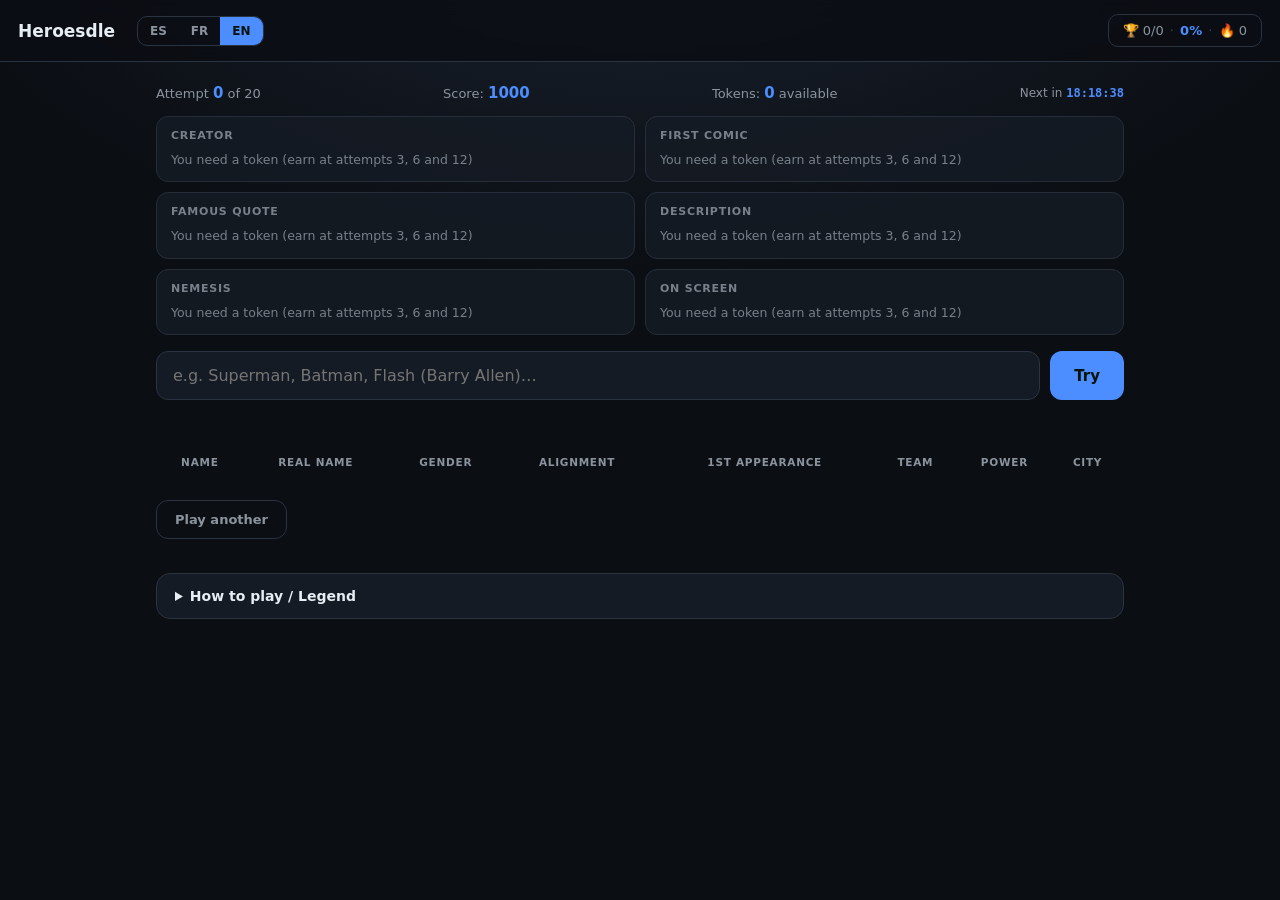
==== index.html @ e99feb45 "Superhero guessing game: split from Dinodle, translated, fixed - Game page is the home page; working" ====
<!DOCTYPE html>
<html lang="en">
<head>
<meta charset="utf-8">
<meta name="viewport" content="width=device-width, initial-scale=1">
<title>Heroesdle</title>
<link rel="stylesheet" href="styles.css">
</head>
<body class="theme-dc">
  <nav class="topbar">
    <h1 id="page-title">Heroesdle</h1>
    <div id="lang-toggle-widget"></div>
    <div id="stats-widget"></div>
  </nav>
  <main>
    <div id="game"></div>
    <details class="help">
      <summary id="help-title">Cómo se juega</summary>
      <ul id="help-list"></ul>
      <p id="help-hints"></p>
    </details>
  </main>
  <script src="engine-dc.js"></script>
  <script src="dc.js"></script>
</body>
</html>
---- styles.css ----
*{box-sizing:border-box}
:root{
  --bg:#0b0e13;--panel:#151b24;--line:#2a3340;--text:#e6edf3;--muted:#8b949e;
  --correct:#2ea043;--close:#d29922;--wrong:#2b3340;--accent:#3fb950;
}
body.theme-dc{ --accent:#4c8dff; }
body{margin:0;font-family:system-ui,-apple-system,"Segoe UI",Roboto,sans-serif;background:radial-gradient(1200px 600px at 50% -10%, #1a2330, #0b0e13 60%);color:var(--text);min-height:100vh}

/* ANTI-DRAG */
img{-webkit-user-drag:none;user-select:none;-webkit-touch-callout:none}
.silhouette-img,.modal-img{pointer-events:none}

.home-wrap{max-width:900px;margin:0 auto;padding:60px 20px;text-align:center}
.home-title{font-size:clamp(28px,6vw,46px);margin:0 0 10px}
.grad{background:linear-gradient(90deg,#3fb950,#4c8dff);-webkit-background-clip:text;background-clip:text;color:transparent}
.home-sub{color:var(--muted);margin:0 0 40px}
.cards{display:grid;grid-template-columns:1fr 1fr;gap:20px}
@media(max-width:640px){.cards{grid-template-columns:1fr}}
.card{display:block;text-decoration:none;color:var(--text);background:var(--panel);border:1px solid var(--line);border-radius:18px;padding:28px 22px;transition:.2s;text-align:left}
.card:hover{transform:translateY(-4px);border-color:var(--accent)}
.card-emoji{font-size:46px;display:block;margin-bottom:10px}
.card h2{margin:0 0 8px;font-size:22px}
.card p{margin:0;color:var(--muted);font-size:14px;line-height:1.5}
.card-cta{display:inline-block;margin-top:16px;color:var(--accent);font-weight:700;font-size:14px}
.home-foot{margin-top:40px;color:#5a6472;font-size:12px}

.topbar{display:flex;align-items:center;gap:14px;padding:14px 18px;border-bottom:1px solid var(--line);background:rgba(11,14,19,.85);backdrop-filter:blur(8px);position:sticky;top:0;z-index:10;flex-wrap:wrap}
.topbar a{color:var(--muted);text-decoration:none;font-size:14px}
.topbar a:hover{color:var(--text)}
.topbar h1{font-size:17px;margin:0;font-weight:700}
#stats-widget{margin-left:auto}
.stats-btn{background:transparent;border:1px solid var(--line);color:var(--text);padding:8px 14px;border-radius:10px;font-family:inherit;font-size:13px;cursor:pointer;transition:.15s}
.stats-btn:hover{border-color:var(--accent)}
.stats-line{font-variant-numeric:tabular-nums;font-size:13px;color:var(--muted)}
.stats-line b{color:var(--accent)}
.stats-sep{opacity:.4;margin:0 2px}

main{max-width:1000px;margin:0 auto;padding:22px 16px 60px}
.game-head{display:flex;justify-content:space-between;align-items:center;margin-bottom:14px;gap:12px;flex-wrap:wrap}
.counter{font-size:13px;color:var(--muted)}
.counter b{color:var(--accent);font-size:15px}
.next-puzzle{font-size:12px;color:var(--muted);font-variant-numeric:tabular-nums}
.next-puzzle b{color:var(--accent);font-family:ui-monospace,monospace}

.hints{display:grid;grid-template-columns:1fr 1fr;gap:10px;margin-bottom:16px}
@media(max-width:640px){.hints{grid-template-columns:1fr}}
.hint{background:var(--panel);border:1px solid var(--line);border-radius:12px;padding:12px 14px;transition:.3s}
.hint.locked{opacity:.55}
.hint.unlocked{border-color:var(--accent);box-shadow:0 0 0 1px rgba(63,185,80,.25)}
.hint-label{font-size:11px;text-transform:uppercase;letter-spacing:.07em;color:var(--muted);font-weight:700;margin-bottom:8px}
.hint-body{font-size:14px;line-height:1.55}

.silhouette-wrap{display:flex;align-items:center;justify-content:center;width:100%;height:170px;margin-top:6px;background:linear-gradient(135deg, rgba(63,185,80,.05), rgba(63,185,80,.12));border-radius:10px;overflow:hidden}
.silhouette{font-size:78px;line-height:1;filter:drop-shadow(0 0 14px rgba(63,185,80,.4))}
.silhouette-img{max-width:100%;max-height:100%;object-fit:contain}
.silhouette-img.is-photo{filter:grayscale(1) brightness(0.25) contrast(1.7) drop-shadow(0 0 8px rgba(63,185,80,.4))}
.silhouette-img.is-real{filter:invert(1) drop-shadow(0 0 10px rgba(63,185,80,.6));opacity:.95}

.guess-form{display:flex;gap:10px;margin-bottom:10px}
.autocomplete-wrap{flex:1;position:relative}
.autocomplete-wrap input{width:100%;padding:14px 16px;border-radius:12px;border:1px solid var(--line);background:var(--panel);color:var(--text);font-size:16px;outline:none;font-family:inherit}
.autocomplete-wrap input:focus{border-color:var(--accent);box-shadow:0 0 0 3px rgba(63,185,80,.15)}
.autocomplete-wrap input:disabled{opacity:.5}
.autocomplete-list{display:none;position:absolute;top:100%;left:0;right:0;margin:6px 0 0;padding:6px;list-style:none;background:var(--panel);border:1px solid var(--line);border-radius:12px;max-height:260px;overflow-y:auto;z-index:20;box-shadow:0 12px 32px rgba(0,0,0,.5)}
.autocomplete-list.show{display:block}
.autocomplete-list li{padding:10px 12px;border-radius:8px;cursor:pointer;font-size:14px;white-space:nowrap;overflow:hidden;text-overflow:ellipsis}
.autocomplete-list li:hover{background:rgba(63,185,80,.15);color:var(--text)}
.guess-form button{padding:14px 24px;border-radius:12px;border:0;cursor:pointer;background:var(--accent);color:#04140a;font-weight:800;font-size:15px;font-family:inherit}
.guess-form button:disabled{opacity:.4;cursor:not-allowed}
.shake{animation:shake .35s}
@keyframes shake{0%,100%{transform:translateX(0)}25%{transform:translateX(-7px)}50%{transform:translateX(7px)}75%{transform:translateX(-4px)}}
.msg{min-height:22px;font-size:13.5px;margin:0 0 14px;color:var(--muted)}
.msg.bad{color:#ff7b72}
.msg.good{color:var(--correct)}
.table-wrap{overflow-x:auto;padding-bottom:6px;-webkit-overflow-scrolling:touch}
.board{border-collapse:separate;border-spacing:6px;width:100%}
.board th{font-size:10.5px;text-transform:uppercase;letter-spacing:.07em;color:var(--muted);font-weight:700;padding:4px 2px;white-space:nowrap}
.cell{background:var(--wrong);border-radius:10px;padding:11px 8px;text-align:center;font-size:13px;font-weight:600;min-width:86px;line-height:1.25;animation:pop .25s ease}
@keyframes pop{from{transform:scale(.8);opacity:0}to{transform:scale(1);opacity:1}}
.cell.correct{background:var(--correct);color:#fff}
.cell.close{background:var(--close);color:#1a1300}
.cell.wrong{background:var(--wrong);color:#9aa5b1}
.cell.name-cell{background:#1e2632;color:var(--text);text-align:left;min-width:140px;font-weight:700}
.arrow{display:block;font-size:10px;opacity:.9;margin-top:2px}
.banner{display:none;margin-top:18px;padding:16px 18px;border-radius:14px;font-size:15px;line-height:1.5}
.banner.show{display:block;animation:pop .3s ease}
.banner.win{background:rgba(46,160,67,.15);border:1px solid var(--correct)}
.banner.lose{background:rgba(255,123,114,.1);border:1px solid #ff7b72}
.practice{margin-top:16px;padding:11px 18px;border-radius:12px;cursor:pointer;font-family:inherit;background:transparent;border:1px solid var(--line);color:var(--muted);font-size:13px;font-weight:600}
.practice:hover{border-color:var(--accent);color:var(--text)}
.help{margin-top:34px;background:var(--panel);border:1px solid var(--line);border-radius:14px;padding:14px 18px}
.help summary{cursor:pointer;font-weight:700;font-size:14px}
.help ul{padding-left:18px;line-height:1.9;font-size:14px;color:var(--muted)}
.help p{font-size:14px;color:var(--muted);line-height:1.6}
.sw{display:inline-block;width:12px;height:12px;border-radius:3px;vertical-align:middle;margin-right:7px}
.sw.correct{background:var(--correct)}
.sw.close{background:var(--close)}
.sw.wrong{background:var(--wrong);border:1px solid var(--line)}

/* MODAL */
.modal-overlay{display:none;position:fixed;inset:0;background:rgba(0,0,0,.8);backdrop-filter:blur(6px);z-index:100;align-items:center;justify-content:center;padding:20px;overflow-y:auto}
.modal-overlay.show{display:flex;animation:fadeIn .25s ease}
@keyframes fadeIn{from{opacity:0}to{opacity:1}}
.modal{background:var(--panel);border:1px solid var(--line);border-radius:18px;padding:24px 26px;max-width:520px;width:100%;text-align:center;position:relative;box-shadow:0 24px 64px rgba(0,0,0,.6);animation:pop .3s ease;margin:auto}
.modal-close{position:absolute;top:10px;right:14px;background:transparent;border:0;color:var(--muted);font-size:28px;cursor:pointer;line-height:1;padding:6px;font-family:inherit}
.modal-close:hover{color:var(--text)}
.modal-img-wrap{width:100%;height:260px;display:flex;align-items:center;justify-content:center;background:#0e1219;border-radius:12px;margin-bottom:16px;overflow:hidden;position:relative}
.modal-img{max-width:100%;max-height:100%;object-fit:contain;opacity:0;transition:opacity .4s ease}
.modal-img-spinner{color:var(--muted);font-size:13px;animation:pulse 1.4s ease-in-out infinite}
@keyframes pulse{0%,100%{opacity:.4}50%{opacity:1}}
.modal-emoji{font-size:96px;line-height:1}
.modal-title{margin:0 0 10px;font-size:22px}
.modal-desc{margin:0 0 16px;font-size:14px;color:var(--muted);line-height:1.6}
.modal-link{display:inline-block;padding:10px 20px;border-radius:10px;background:var(--accent);color:#04140a;text-decoration:none;font-weight:800;font-size:14px}
.modal-link:hover{filter:brightness(1.15)}

/* STATS MODAL */
.stats-modal{max-width:600px;text-align:left}
.stats-title{margin:0 0 18px;font-size:20px;text-align:center}
.stats-grid{display:grid;grid-template-columns:1fr 1fr 1fr;gap:12px;margin-bottom:18px}
@media(max-width:640px){.stats-grid{grid-template-columns:1fr}}
.stats-card{background:#0e1219;border:1px solid var(--line);border-radius:12px;padding:14px}
.stats-card-head{font-size:15px;font-weight:700;margin-bottom:10px;padding-bottom:10px;border-bottom:1px solid var(--line)}
.stats-card-total{background:rgba(63,185,80,.08);border-color:rgba(63,185,80,.35)}
.stats-card-row{display:flex;justify-content:space-between;padding:5px 0;font-size:13px}
.stats-card-row span{color:var(--muted)}
.stats-card-row b{color:var(--text);font-variant-numeric:tabular-nums}
.stats-reset{width:100%;padding:11px;border-radius:10px;background:transparent;border:1px solid #ff7b72;color:#ff7b72;cursor:pointer;font-family:inherit;font-size:13px;font-weight:700}
.stats-reset:hover{background:rgba(255,123,114,.1)}

/* ============ V7 DC additions ============ */
#lang-toggle-widget{display:inline-flex;gap:0;border:1px solid var(--line);border-radius:10px;overflow:hidden;margin-left:8px}
#lang-toggle-widget button{background:transparent;border:0;padding:7px 12px;color:var(--muted);cursor:pointer;font-family:inherit;font-size:12px;font-weight:700;transition:.15s}
#lang-toggle-widget button.active{background:var(--accent);color:#04140a}
#lang-toggle-widget button:hover:not(.active){color:var(--text)}
.score-display,.tokens-display{font-size:13px;color:var(--muted);font-variant-numeric:tabular-nums}
.score-display b,.tokens-display b{color:var(--accent);font-size:15px}
.hint.available{opacity:.85}
.hint.available .hint-body{color:var(--muted);font-size:12.5px}
.hint.bought{border-color:var(--accent);box-shadow:0 0 0 1px rgba(63,185,80,.25)}
.hint-buy{background:var(--accent);color:#04140a;border:0;padding:8px 14px;border-radius:8px;font-weight:800;font-size:12px;cursor:pointer;font-family:inherit;margin-top:4px}
.hint-buy:hover{filter:brightness(1.15)}
.history-title{font-size:16px;margin:18px 0 10px;padding-top:14px;border-top:1px solid var(--line)}
.history-list{max-height:280px;overflow-y:auto;display:flex;flex-direction:column;gap:6px}
.history-empty{color:var(--muted);font-size:13px;padding:10px;text-align:center}
.history-item{background:#0e1219;border:1px solid var(--line);border-radius:10px;padding:10px 12px;font-size:13px}
.history-item.history-win{border-left:3px solid var(--correct)}
.history-item.history-lose{border-left:3px solid #ff7b72}
.history-main{display:flex;justify-content:space-between;margin-bottom:4px}
.history-main b{color:var(--text)}
.history-date{color:var(--muted);font-size:11px;font-variant-numeric:tabular-nums}
.history-meta{color:var(--muted);font-size:11.5px}
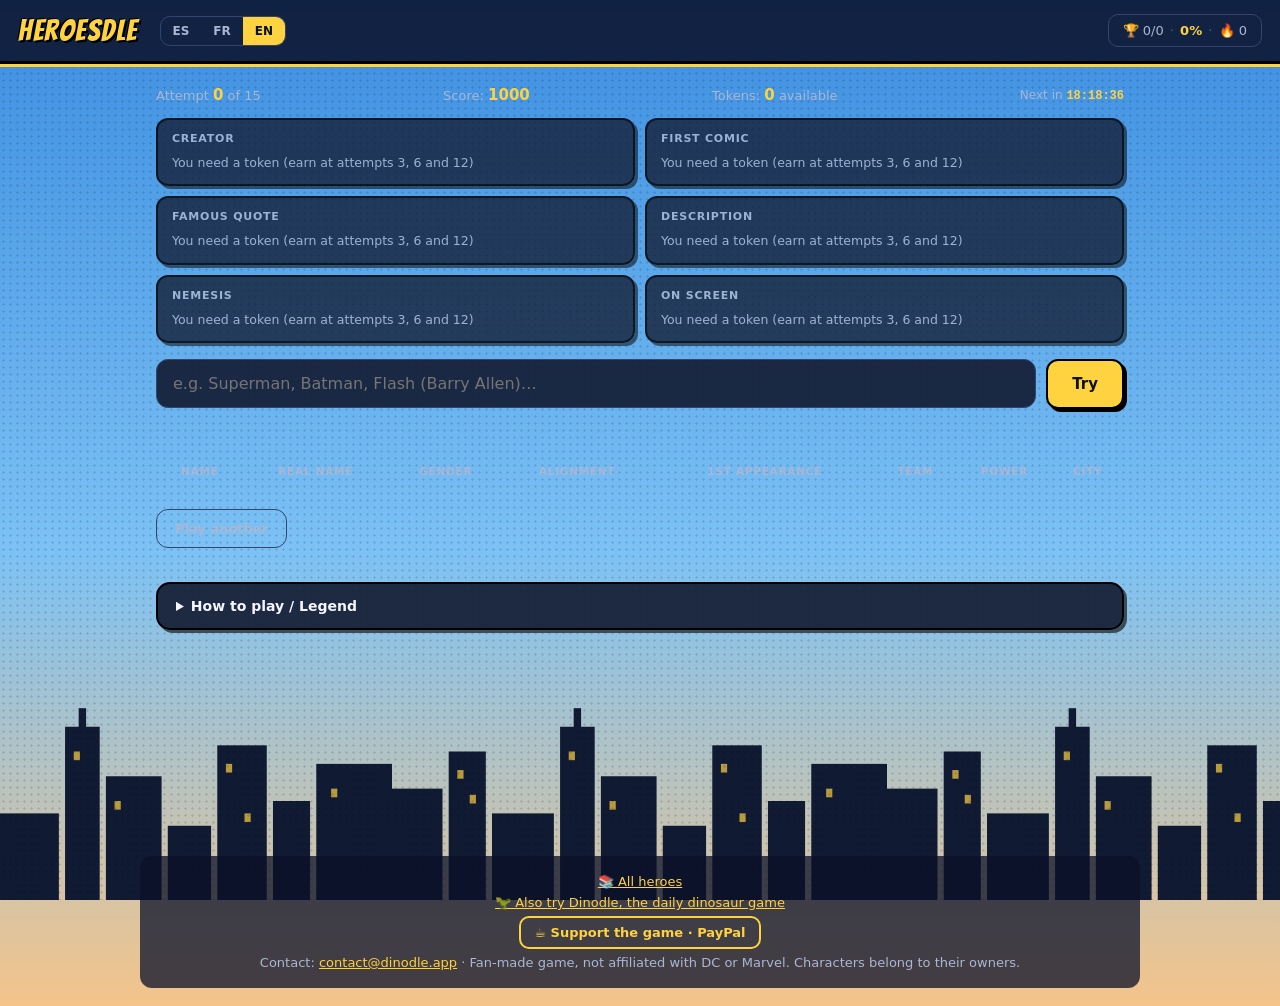
==== commit 21630f96: "Comic theme, sharing, PayPal, hero catalogue, fairer rules - Comic-book theme: city turns from day t" ====
--- a/index.html
+++ b/index.html
@@ -4,6 +4,10 @@
 <meta charset="utf-8">
 <meta name="viewport" content="width=device-width, initial-scale=1">
 <title>Heroesdle</title>
+<meta name="description" content="Heroesdle: guess the superhero of the day. DC, Marvel and more, 15 tries, comic-book clues. Free, in English, French and Spanish.">
+<meta property="og:title" content="Heroesdle · Guess the daily superhero">
+<meta property="og:description" content="A new secret superhero every day. How many guesses do you need?">
+<link rel="icon" href="data:image/svg+xml,%3Csvg xmlns='http://www.w3.org/2000/svg' viewBox='0 0 100 100'%3E%3Ctext y='.9em' font-size='90'%3E🦸%3C/text%3E%3C/svg%3E">
 <link rel="stylesheet" href="styles.css">
 </head>
 <body class="theme-dc">
@@ -15,12 +19,14 @@
   <main>
     <div id="game"></div>
     <details class="help">
-      <summary id="help-title">Cómo se juega</summary>
+      <summary id="help-title">How to play</summary>
       <ul id="help-list"></ul>
       <p id="help-hints"></p>
     </details>
   </main>
+  <footer class="site-foot" id="site-foot"></footer>
   <script src="engine-dc.js"></script>
   <script src="dc.js"></script>
+  <script src="hero-theme.js"></script>
 </body>
-</html>+</html>
--- a/styles.css
+++ b/styles.css
@@ -149,4 +149,67 @@
 .history-main{display:flex;justify-content:space-between;margin-bottom:4px}
 .history-main b{color:var(--text)}
 .history-date{color:var(--muted);font-size:11px;font-variant-numeric:tabular-nums}
-.history-meta{color:var(--muted);font-size:11.5px}+.history-meta{color:var(--muted);font-size:11.5px}
+/* ===================== Comic theme (hero-theme.js) ===================== */
+body.theme-dc{
+  --doom:0;--accent:#ffd23f;--panel:rgba(18,26,48,.9);--line:#33456e;--text:#f4f7ff;--muted:#aab6d3;
+  --correct:#2fb34a;--close:#f2a516;--wrong:#2a3350;
+  background:linear-gradient(180deg,#3b8de0 0%,#7cc2f5 55%,#f4c48a 100%);
+}
+.topbar,main,.site-foot{position:relative;z-index:1}
+.hero-scene{position:fixed;inset:0;z-index:0;pointer-events:none;overflow:hidden}
+.hs-night{position:absolute;inset:0;opacity:var(--doom);transition:opacity 1.4s ease;
+  background:radial-gradient(800px 380px at 50% 105%, rgba(200,40,60,.45), transparent 65%),
+             radial-gradient(2px 2px at 20% 20%, #fff, transparent),radial-gradient(2px 2px at 70% 12%, #fff, transparent),
+             radial-gradient(1.5px 1.5px at 45% 30%, #fff, transparent),radial-gradient(1.5px 1.5px at 85% 35%, #fff, transparent),
+             linear-gradient(180deg,#0a0f2a 0%,#1b1440 60%,#3a1530 100%)}
+.hs-beam{position:absolute;bottom:18vh;width:120px;height:90vh;transform-origin:bottom center;opacity:calc(var(--doom) * .55);
+  background:linear-gradient(0deg,rgba(255,240,180,.55),rgba(255,240,180,0));clip-path:polygon(45% 100%,55% 100%,100% 0,0 0);transition:opacity 1.4s}
+.hs-beam.b1{left:22%;animation:sweep 7s ease-in-out infinite alternate}
+.hs-beam.b2{left:68%;animation:sweep 9s ease-in-out infinite alternate-reverse}
+@keyframes sweep{from{transform:rotate(-22deg)}to{transform:rotate(22deg)}}
+.hs-city{position:absolute;left:0;right:0;bottom:0;height:22vh;background-repeat:repeat-x;background-position:bottom;background-size:auto 100%;
+  background-image:url("data:image/svg+xml,%3Csvg xmlns='http://www.w3.org/2000/svg' width='400' height='160' viewBox='0 0 400 160'%3E%3Cg fill='%23101a33'%3E%3Crect x='0' y='70' width='40' height='90'/%3E%3Crect x='45' y='40' width='30' height='120'/%3E%3Crect x='80' y='90' width='50' height='70'/%3E%3Crect x='135' y='20' width='28' height='140'/%3E%3Crect x='168' y='60' width='45' height='100'/%3E%3Crect x='218' y='100' width='35' height='60'/%3E%3Crect x='258' y='35' width='40' height='125'/%3E%3Crect x='303' y='80' width='30' height='80'/%3E%3Crect x='338' y='50' width='62' height='110'/%3E%3Crect x='146' y='5' width='6' height='16'/%3E%3C/g%3E%3Cg fill='%23ffd23f' fill-opacity='.7'%3E%3Crect x='52' y='55' width='5' height='7'/%3E%3Crect x='62' y='75' width='5' height='7'/%3E%3Crect x='142' y='40' width='5' height='7'/%3E%3Crect x='265' y='50' width='5' height='7'/%3E%3Crect x='280' y='90' width='5' height='7'/%3E%3Crect x='350' y='70' width='5' height='7'/%3E%3Crect x='175' y='80' width='5' height='7'/%3E%3C/g%3E%3C/svg%3E")}
+.hs-dots{position:absolute;inset:0;opacity:.12;background-image:radial-gradient(#000 1px,transparent 1.4px);background-size:7px 7px}
+body.theme-dc .topbar{background:rgba(10,16,40,.85);border-bottom:3px solid #000;box-shadow:0 3px 0 var(--accent)}
+body.theme-dc .topbar h1{font-family:"Bangers",system-ui;font-weight:400;font-size:30px;letter-spacing:1.5px;color:var(--accent);text-shadow:2px 2px 0 #000,-1px -1px 0 #000}
+body.theme-dc .hint,body.theme-dc .cell,body.theme-dc .banner,body.theme-dc .help{border:2px solid #000;box-shadow:3px 3px 0 rgba(0,0,0,.6)}
+body.theme-dc .cell.correct{color:#fff}
+body.theme-dc .cell.close{color:#241500}
+body.theme-dc .guess-form button,body.theme-dc .hint-buy,body.theme-dc .share-btn{background:var(--accent);color:#111;border:2px solid #000;box-shadow:3px 3px 0 #000;font-weight:800}
+body.theme-dc.night{--accent:#ff5d5d}
+body.theme-dc.lost{--accent:#ff3b3b}
+main{padding-bottom:24vh}
+
+/* Comic bursts */
+.comic-burst{position:fixed;left:50%;top:40%;z-index:80;pointer-events:none;font-family:"Bangers",system-ui;font-size:96px;letter-spacing:3px;
+  padding:30px 50px;color:#fff;-webkit-text-stroke:3px #000;text-shadow:6px 6px 0 #000;
+  clip-path:polygon(50% 0,60% 18%,82% 6%,78% 30%,100% 38%,80% 52%,96% 74%,72% 70%,64% 96%,50% 78%,34% 98%,30% 72%,4% 80%,20% 56%,0 40%,22% 30%,16% 6%,40% 18%);
+  animation:burst 2.2s ease forwards}
+.comic-burst.win{background:#ffd23f}
+.comic-burst.lose{background:#ff3b3b}
+@keyframes burst{0%{transform:translate(-50%,-50%) scale(.2) rotate(-12deg);opacity:0}15%{transform:translate(-50%,-50%) scale(1.1) rotate(4deg);opacity:1}70%{opacity:1}100%{transform:translate(-50%,-50%) scale(1) rotate(0);opacity:0}}
+.hero-confetti{position:fixed;top:-40px;font-size:26px;z-index:79;pointer-events:none;animation:herofall 2.6s ease-in forwards}
+@keyframes herofall{to{transform:translateY(110vh) rotate(300deg);opacity:.3}}
+body.shake main,body.shake .topbar{animation:heroShake .6s ease}
+@keyframes heroShake{0%,100%{transform:none}25%{transform:translate(-7px,3px)}50%{transform:translate(6px,-4px)}75%{transform:translate(-3px,2px)}}
+@media (prefers-reduced-motion:reduce){.hs-beam,.comic-burst,.hero-confetti{animation:none!important}.comic-burst,.hero-confetti{display:none}body.shake main,body.shake .topbar{animation:none}}
+
+/* Result: share, social, donation */
+.share-btn{display:inline-block;margin:8px 0 0 10px;padding:8px 14px;border-radius:10px;cursor:pointer;font-family:inherit;font-size:13px}
+.share-row,.support-row{display:flex;flex-wrap:wrap;align-items:center;gap:6px;margin-top:10px;font-size:13px}
+.share-net{padding:6px 11px;border-radius:999px;border:1px solid var(--line);color:var(--text);text-decoration:none;font-weight:700;font-size:12.5px;background:rgba(255,255,255,.06)}
+.share-net:hover{border-color:var(--accent);color:var(--accent)}
+.support-btn{display:inline-block;padding:7px 13px;border-radius:10px;border:2px solid var(--accent);color:var(--accent);font-weight:800;font-size:13px;text-decoration:none}
+.support-btn:hover{background:var(--accent);color:#111}
+.msg.good{color:var(--correct)}
+
+/* Footer */
+.site-foot{max-width:1000px;margin:10px auto 18px;padding:12px 16px;text-align:center;color:var(--muted);font-size:13px;background:rgba(10,16,40,.75);border-radius:12px}
+.site-foot p{margin:6px 0}
+.site-foot a{color:var(--accent)}
+
+/* Result panel: close button above the image, works on phones */
+.modal{padding-top:46px}
+.modal-close{z-index:5;top:8px;right:10px;width:38px;height:38px;border-radius:50%;background:rgba(0,0,0,.35);color:var(--text);display:flex;align-items:center;justify-content:center;padding:0}
+@media(max-width:640px){.modal{padding:44px 16px 18px}.modal-img-wrap{height:200px}.comic-burst{font-size:64px}}
